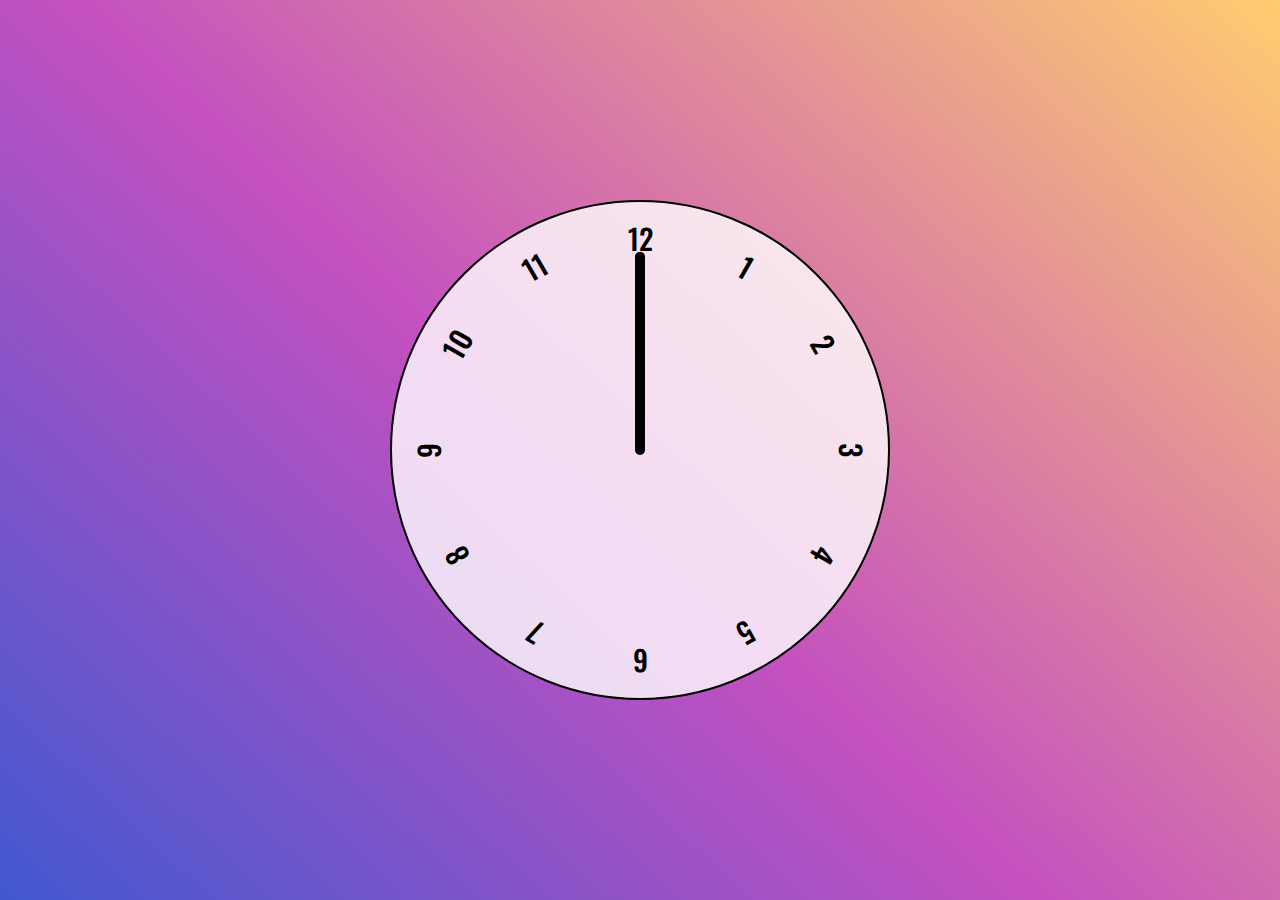
==== ProjetoRelogio/index.html @ df4c27f8 "HTML e CSS prontos" ====
<!DOCTYPE html>
<html lang="en">

<head>
    <meta charset="UTF-8">
    <meta http-equiv="X-UA-Compatible" content="IE=edge">
    <meta name="viewport" content="width=device-width, initial-scale=1.0">
    <link rel="stylesheet" href="style.css">
    <title>Relógio</title>
</head>

<body>
    <div class="clock">
        <div class="hand second"></div>
        <div class="hand minutes"></div>
        <div class="hand hours"></div>

        <div class="div number number-1">1</div>
        <div class="div number number-2">2</div>
        <div class="div number number-3">3</div>
        <div class="div number number-4">4</div>
        <div class="div number number-5">5</div>
        <div class="div number number-6">6</div>
        <div class="div number number-7">7</div>
        <div class="div number number-8">8</div>
        <div class="div number number-9">9</div>
        <div class="div number number-10">10</div>
        <div class="div number number-11">11</div>
        <div class="div number number-12">12</div>
    </div>
</body>

</html>
---- ProjetoRelogio/style.css ----
@import url('https://fonts.googleapis.com/css2?family=Oswald:wght@200;300;400;500&display=swap');
* {
    box-sizing: border-box;
    padding: 0;
    margin: 0;
    font-family: "oswald", sans-serif;
}

body {
    background-image: linear-gradient(43deg, #4158d0 0%, #c450c0 46%, #ffcc70 100%);
    height: 100vh;
    display: flex;
    align-items: center;
    justify-content: center;
}

.clock {
    width: 500px;
    height: 500px;
    background-color: rgba(255, 255, 255, 0.8);
    border-radius: 50%;
    border: 2px solid black;
    position: relative;
}

.clock .number {
    --rotation: 0;
    position: absolute;
    width: 100%;
    height: 100%;
    text-align: center;
    transform: rotate(var(--rotation));
    font-size: 1.8rem;
    font-weight: 500;
    padding: 15px;
}

.clock .number.number-1 {
    --rotation: 30deg;
}

.clock .number.number-2 {
    --rotation: 60deg;
}

.clock .number.number-3 {
    --rotation: 90deg;
}

.clock .number.number-4 {
    --rotation: 120deg;
}

.clock .number.number-5 {
    --rotation: 150deg;
}

.clock .number.number-6 {
    --rotation: 180deg;
}

.clock .number.number-7 {
    --rotation: 210deg;
}

.clock .number.number-8 {
    --rotation: 240deg;
}

.clock .number.number-9 {
    --rotation: 270deg;
}

.clock .number.number-10 {
    --rotation: 300deg;
}

.clock .number.number-11 {
    --rotation: 330deg;
}


/*** PONTEIROS ***/

.clock::after {
    content: '';
    position: absolute;
    width: 10px;
    height: 10px;
    border-radius: 50%;
    top: 50%;
    left: 50%;
    z-index: 11;
    background-color: black;
    transform: translate(-50%, -50%);
}

.clock .hand {
    --rotation: 0;
    position: absolute;
    bottom: 50%;
    left: 50%;
    width: 10px;
    height: 40%;
    background-color: black;
    z-index: 10;
    transform: translateX(-50%) rotate(calc(var(--rotation)* 1deg));
    border-top-left-radius: 10px;
    border-top-right-radius: 10px;
    transform-origin: bottom;
}

.clock .hand.seconds {
    width: 3px;
    height: 40%;
    background-color: red;
}

.clock .hand.minutes {
    width: 7px;
    height: 35%;
    background-color: black;
}

.clock .hand.hour {
    width: 10px;
    height: 25%;
    background-color: black;
}
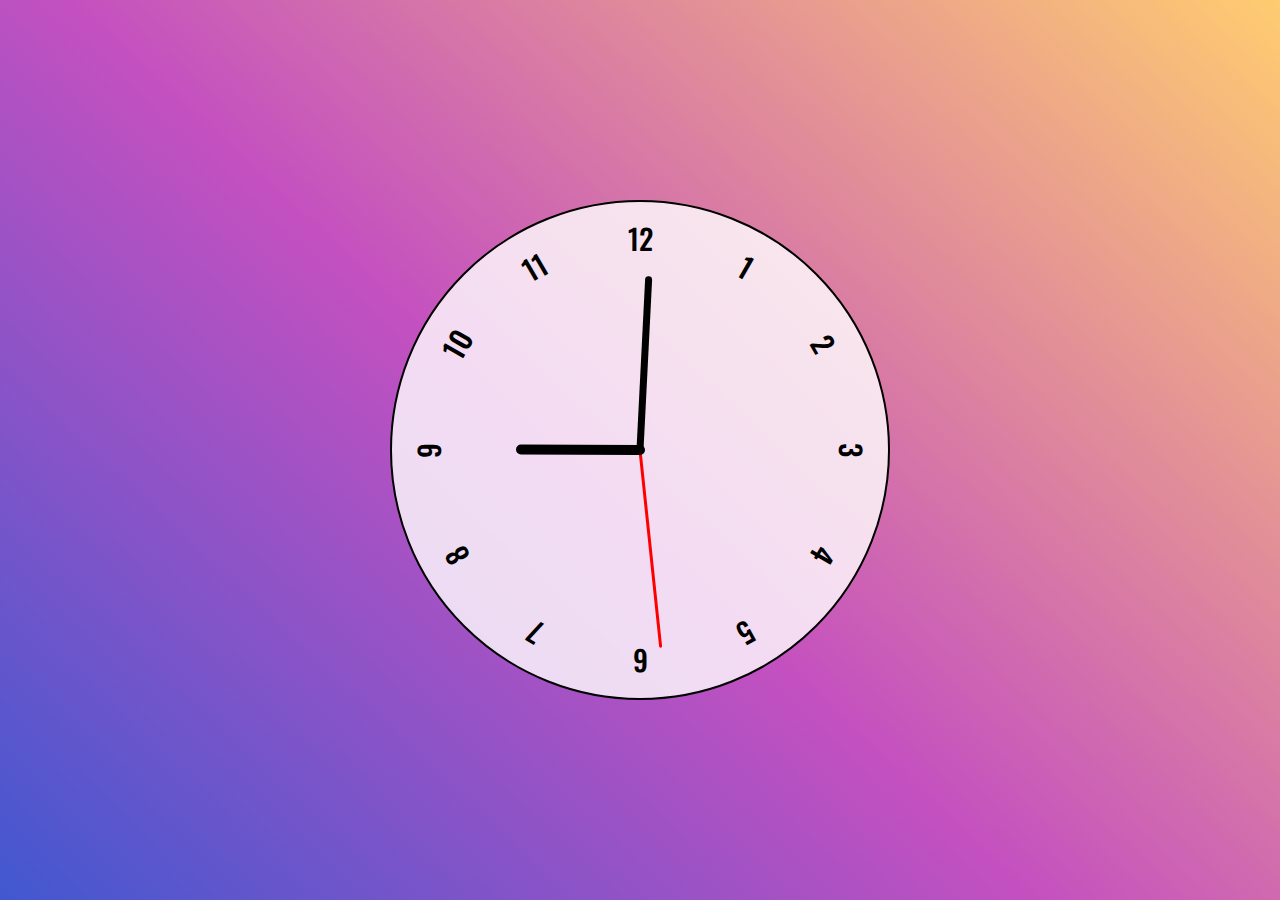
==== commit 9e93c38c: "finish" ====
--- a/ProjetoRelogio/index.html
+++ b/ProjetoRelogio/index.html
@@ -11,9 +11,9 @@
 
 <body>
     <div class="clock">
-        <div class="hand second"></div>
-        <div class="hand minutes"></div>
-        <div class="hand hours"></div>
+        <div data__seconds class="hand seconds"></div>
+        <div data__minutes class="hand minutes"></div>
+        <div data__hours class="hand hours"></div>
 
         <div class="div number number-1">1</div>
         <div class="div number number-2">2</div>
@@ -28,6 +28,8 @@
         <div class="div number number-11">11</div>
         <div class="div number number-12">12</div>
     </div>
+
+    <script src="script.js"></script>
 </body>
 
 </html>--- a/ProjetoRelogio/style.css
+++ b/ProjetoRelogio/style.css
@@ -122,7 +122,7 @@
     background-color: black;
 }
 
-.clock .hand.hour {
+.clock .hand.hours {
     width: 10px;
     height: 25%;
     background-color: black;
